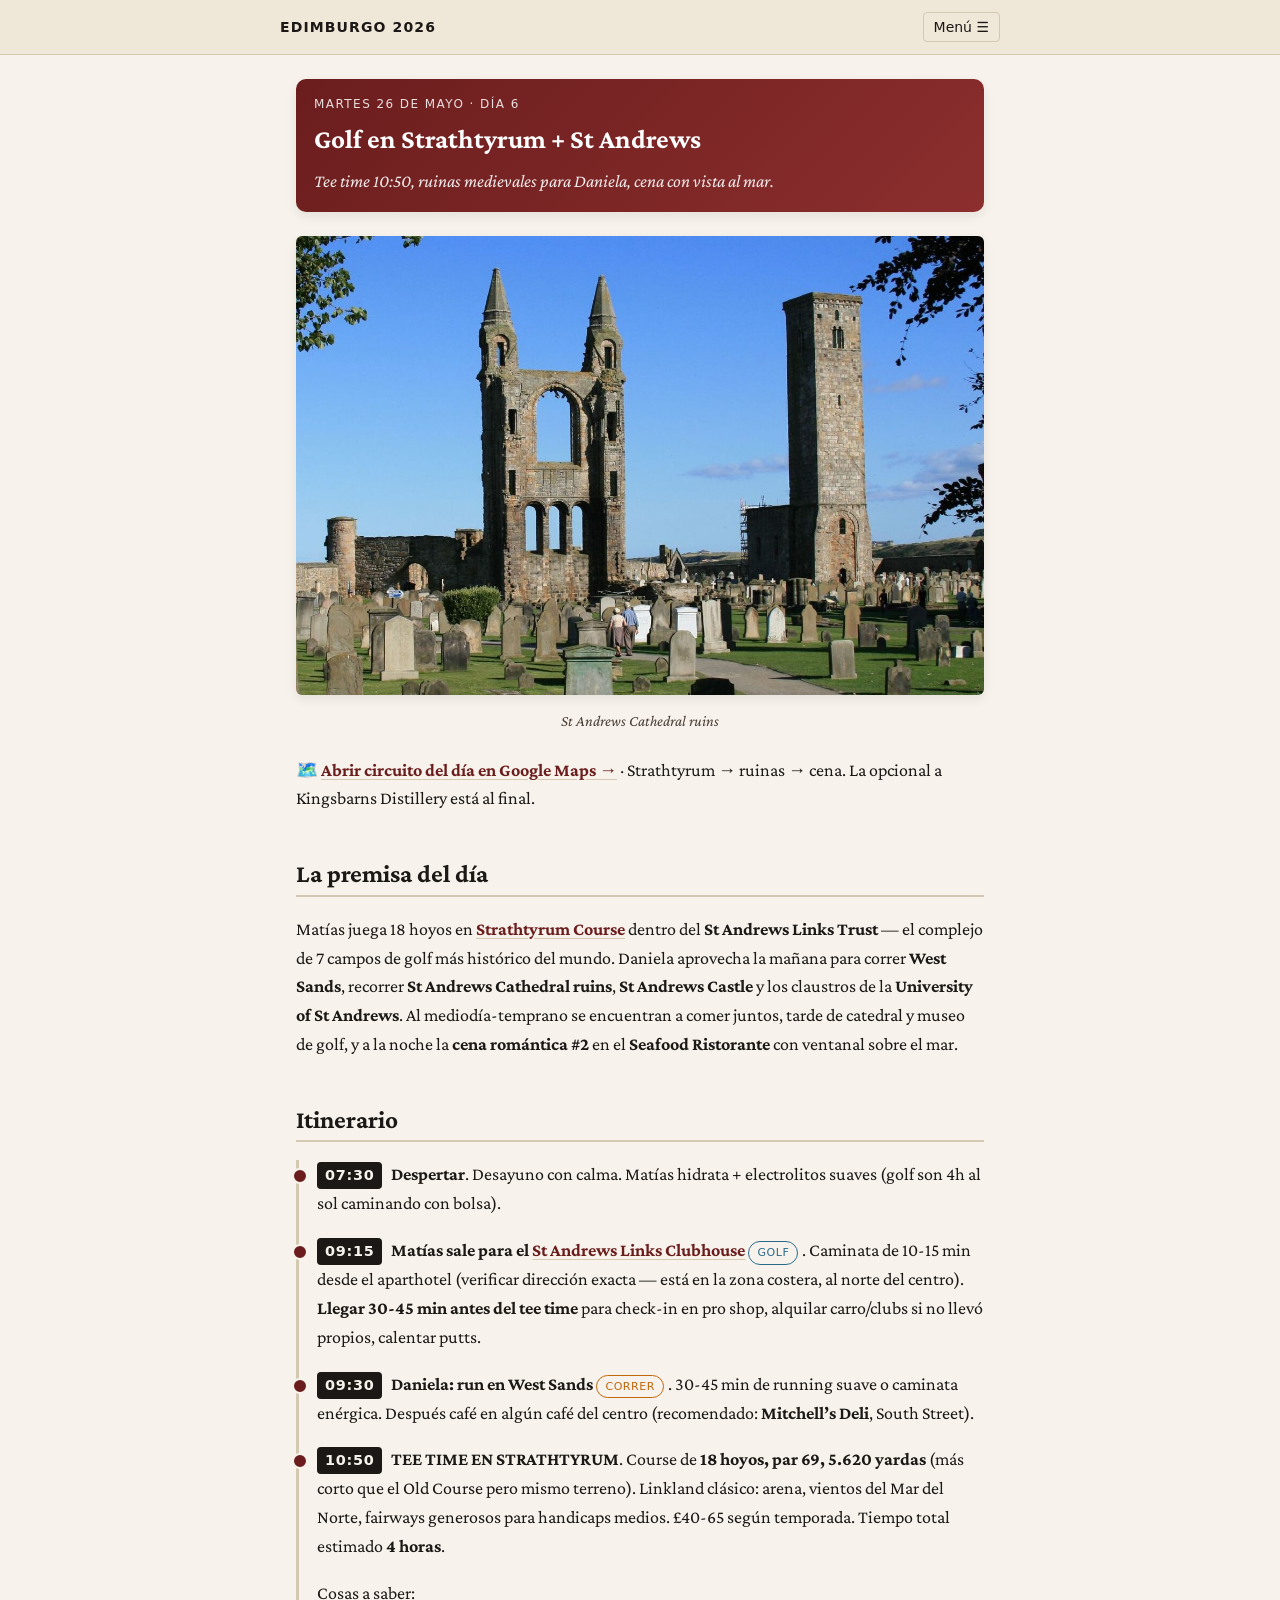
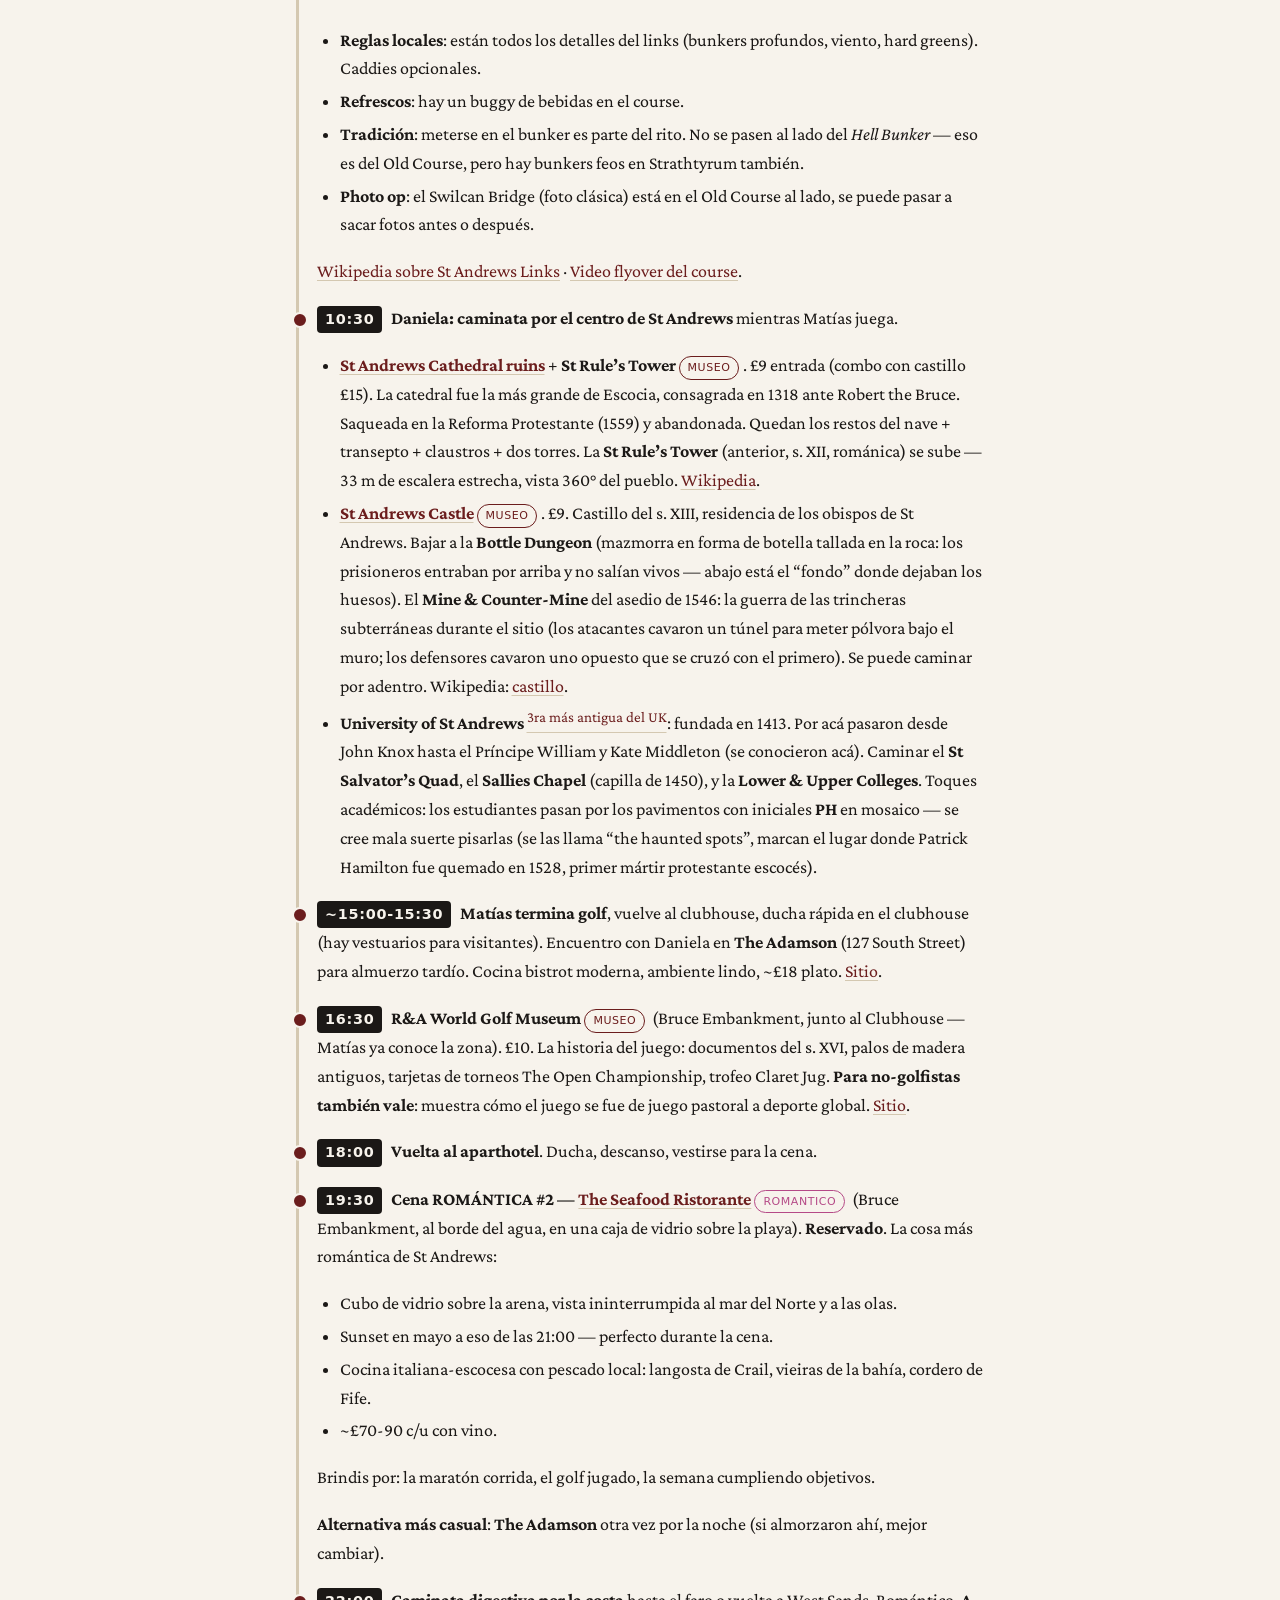
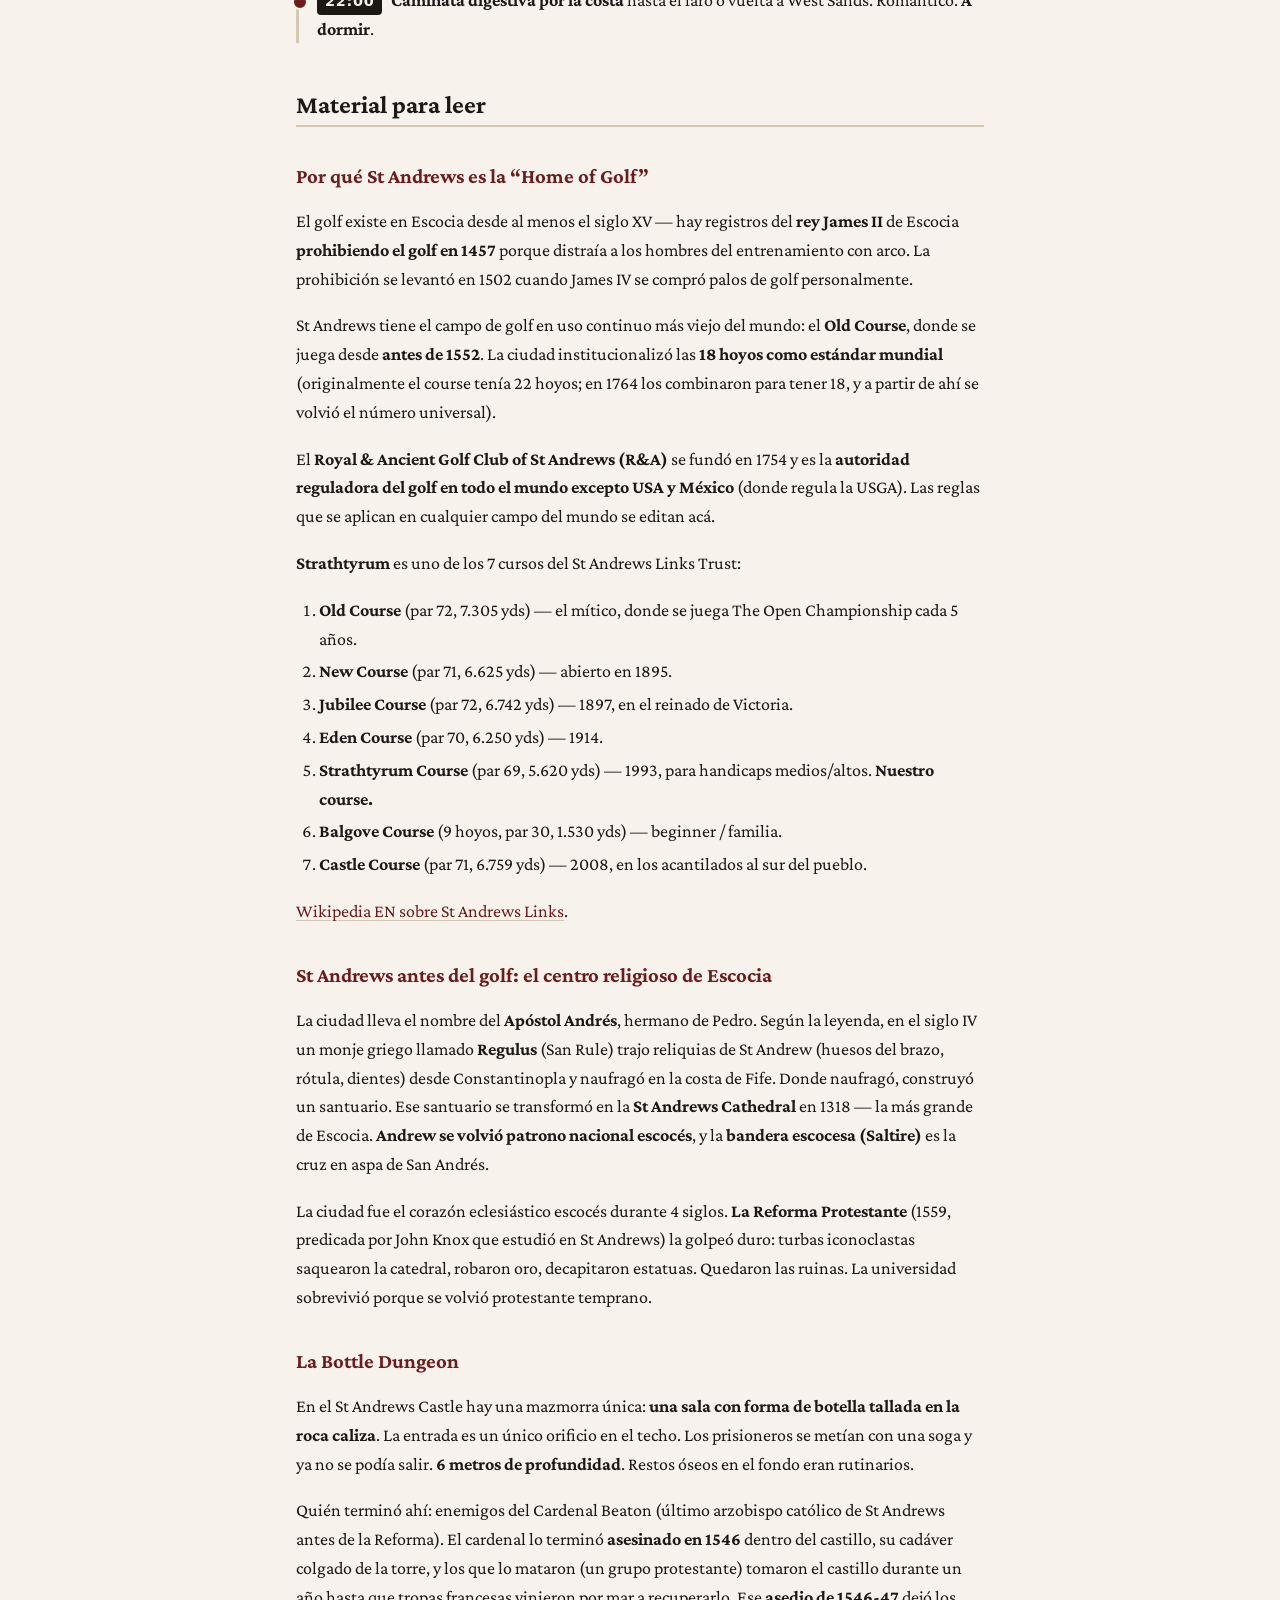
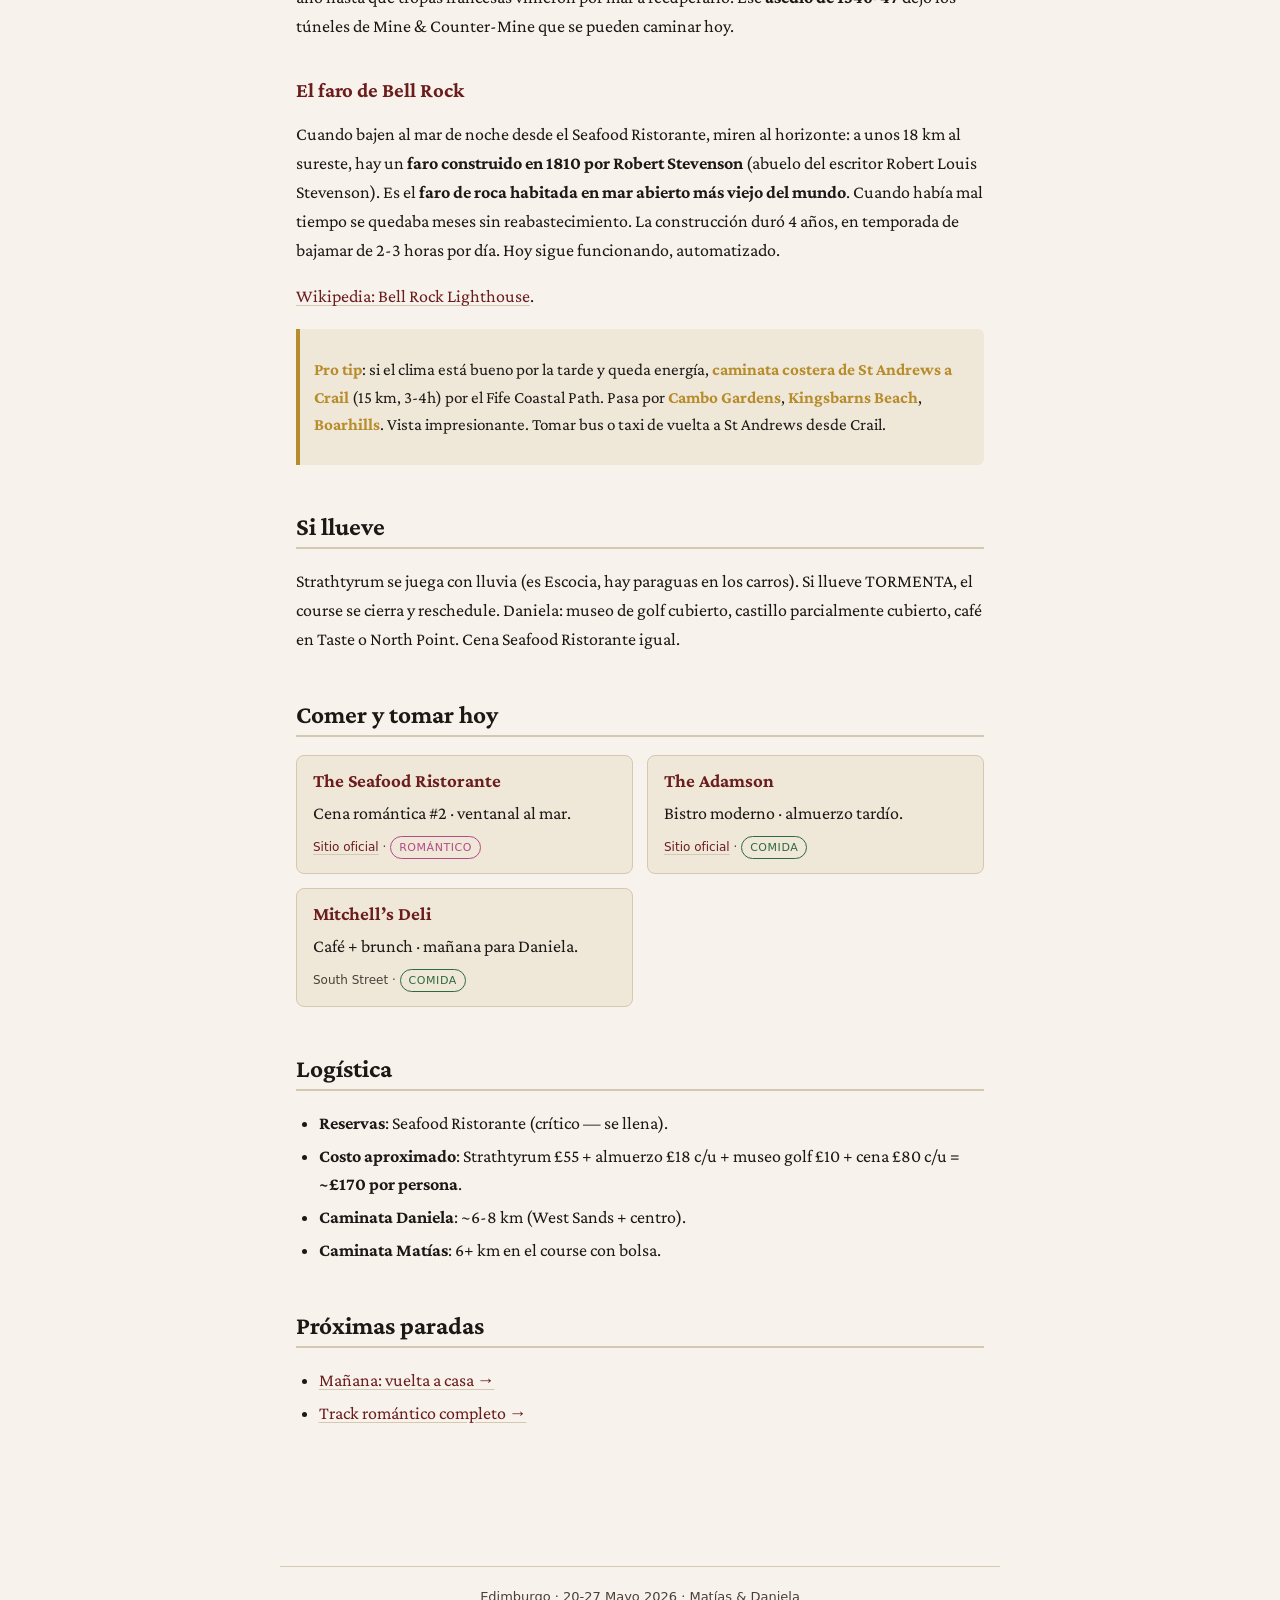
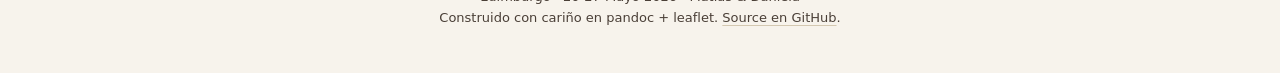
==== dia-06-martes-golf.html @ 9bea0fb7 "Edimburgo 2026 — itinerario completo Site mobile-first + ePub para el viaje a Edimburgo y St Andrews" ====
<!DOCTYPE html>
<html lang="es">
<head>
  <meta charset="UTF-8">
  <meta name="viewport" content="width=device-width, initial-scale=1">
  <meta name="theme-color" content="#6b1d1d">
  <title>Martes 26 — Golf en Strathtyrum + ruinas
medievales · Edimburgo 2026</title>
  <meta name="description" content="Tee time 10:50 en Strathtyrum,
catedral y castillo de St Andrews, cena romántica frente al mar.">
  <link rel="preconnect" href="https://fonts.googleapis.com">
  <link rel="preconnect" href="https://fonts.gstatic.com" crossorigin>
  <link href="https://fonts.googleapis.com/css2?family=Crimson+Pro:ital,wght@0,400;0,600;0,700;1,400&display=swap" rel="stylesheet">
  <link rel="stylesheet" href="assets/css/style.css">
  </head>
<body>
<header class="site">
  <div class="wrap">
    <a class="brand" href="index.html">Edimburgo 2026</a>
    <nav class="site">
      <button id="menu-btn" aria-label="Menú" aria-expanded="false">Menú ☰</button>
      <div class="menu" id="menu">
        <div class="group">Días</div>
        <a href="dia-01-jueves-llegada.html">Jue 21 · Llegada</a>
        <a href="dia-02-viernes-old-town.html">Vie 22 · Old Town</a>
        <a href="dia-03-sabado-britannia.html">Sáb 23 · Britannia</a>
        <a href="dia-04-domingo-maraton.html">Dom 24 · Maratón</a>
        <a href="dia-05-lunes-rosslyn-st-andrews.html">Lun 25 · Rosslyn → St Andrews</a>
        <a href="dia-06-martes-golf.html">Mar 26 · Golf</a>
        <a href="dia-07-miercoles-vuelta.html">Mié 27 · Vuelta</a>
        <div class="group">Tracks</div>
        <a href="track-esoterico.html">Esotérico</a>
        <a href="track-ciencia-ia.html">Ciencia &amp; IA</a>
        <a href="track-pubs-whisky.html">Pubs &amp; Whisky</a>
        <a href="track-correr.html">Para Daniela (correr)</a>
        <a href="track-ortodoncia.html">Para Daniela (ortodoncia)</a>
        <a href="track-romantico.html">Romántico</a>
        <div class="group">Recursos</div>
        <a href="ebook/edimburgo-2026.epub" download>📘 Descargar ePub</a>
        <a href="index.html#mapa">🗺️ Mapa general</a>
      </div>
    </nav>
  </div>
</header>
<main>
<div class="day-banner">
<div class="date">
Martes 26 de mayo · Día 6
</div>
<div class="title">
Golf en Strathtyrum + St Andrews
</div>
<div class="sub">
Tee time 10:50, ruinas medievales para Daniela, cena con vista al mar.
</div>
</div>
<figure>
<img src="assets/img/st-andrews-cathedral.jpg"
title="Ruinas de St Andrews Cathedral"
alt="St Andrews Cathedral ruins" />
<figcaption aria-hidden="true">St Andrews Cathedral ruins</figcaption>
</figure>
<p>🗺️ <strong><a
href="https://www.google.com/maps/dir/?api=1&amp;origin=56.3457,-2.8232&amp;destination=56.2986,-2.6614&amp;travelmode=walking&amp;waypoints=56.349,-2.809%7C56.3437,-2.8047%7C56.3415,-2.8035%7C56.3413,-2.7919%7C56.3401,-2.7889">Abrir
circuito del día en Google Maps →</a></strong> · Strathtyrum → ruinas →
cena. La opcional a Kingsbarns Distillery está al final.</p>
<h2 id="la-premisa-del-día">La premisa del día</h2>
<p>Matías juega 18 hoyos en <strong><a
href="https://www.standrews.com/play/courses/strathtyrum-course">Strathtyrum
Course</a></strong> dentro del <strong>St Andrews Links Trust</strong> —
el complejo de 7 campos de golf más histórico del mundo. Daniela
aprovecha la mañana para correr <strong>West Sands</strong>, recorrer
<strong>St Andrews Cathedral ruins</strong>, <strong>St Andrews
Castle</strong> y los claustros de la <strong>University of St
Andrews</strong>. Al mediodía-temprano se encuentran a comer juntos,
tarde de catedral y museo de golf, y a la noche la <strong>cena
romántica #2</strong> en el <strong>Seafood Ristorante</strong> con
ventanal sobre el mar.</p>
<h2 id="itinerario">Itinerario</h2>
<div class="timeline">
<div class="timeline-event">
<p><span class="when">07:30</span> <strong>Despertar</strong>. Desayuno
con calma. Matías hidrata + electrolitos suaves (golf son 4h al sol
caminando con bolsa).</p>
</div>
<div class="timeline-event">
<p><span class="when">09:15</span> <strong>Matías sale para el <a
href="https://www.standrews.com/">St Andrews Links
Clubhouse</a></strong> <span class="tag golf">golf</span>. Caminata de
10-15 min desde el aparthotel (verificar dirección exacta — está en la
zona costera, al norte del centro). <strong>Llegar 30-45 min antes del
tee time</strong> para check-in en pro shop, alquilar carro/clubs si no
llevó propios, calentar putts.</p>
</div>
<div class="timeline-event">
<p><span class="when">09:30</span> <strong>Daniela: run en West
Sands</strong> <span class="tag correr">correr</span>. 30-45 min de
running suave o caminata enérgica. Después café en algún café del centro
(recomendado: <strong>Mitchell’s Deli</strong>, South Street).</p>
</div>
<div class="timeline-event">
<p><span class="when">10:50</span> <strong>TEE TIME EN
STRATHTYRUM</strong>. Course de <strong>18 hoyos, par 69, 5.620
yardas</strong> (más corto que el Old Course pero mismo terreno).
Linkland clásico: arena, vientos del Mar del Norte, fairways generosos
para handicaps medios. £40-65 según temporada. Tiempo total estimado
<strong>4 horas</strong>.</p>
<p>Cosas a saber:</p>
<ul>
<li><strong>Reglas locales</strong>: están todos los detalles del links
(bunkers profundos, viento, hard greens). Caddies opcionales.</li>
<li><strong>Refrescos</strong>: hay un buggy de bebidas en el
course.</li>
<li><strong>Tradición</strong>: meterse en el bunker es parte del rito.
No se pasen al lado del <em>Hell Bunker</em> — eso es del Old Course,
pero hay bunkers feos en Strathtyrum también.</li>
<li><strong>Photo op</strong>: el Swilcan Bridge (foto clásica) está en
el Old Course al lado, se puede pasar a sacar fotos antes o
después.</li>
</ul>
<p><a href="https://en.wikipedia.org/wiki/St_Andrews_Links">Wikipedia
sobre St Andrews Links</a> · <a
href="https://www.youtube.com/results?search_query=st+andrews+strathtyrum+course+flyover">Video
flyover del course</a>.</p>
</div>
<div class="timeline-event">
<p><span class="when">10:30</span> <strong>Daniela: caminata por el
centro de St Andrews</strong> mientras Matías juega.</p>
<ul>
<li><strong><a
href="https://www.historicenvironment.scot/visit-a-place/places/st-andrews-cathedral/">St
Andrews Cathedral ruins</a></strong> + <strong>St Rule’s Tower</strong>
<span class="tag museo">museo</span>. £9 entrada (combo con castillo
£15). La catedral fue la más grande de Escocia, consagrada en 1318 ante
Robert the Bruce. Saqueada en la Reforma Protestante (1559) y
abandonada. Quedan los restos del nave + transepto + claustros + dos
torres. La <strong>St Rule’s Tower</strong> (anterior, s. XII, románica)
se sube — 33 m de escalera estrecha, vista 360° del pueblo. <a
href="https://es.wikipedia.org/wiki/Catedral_de_San_Andr%C3%A9s">Wikipedia</a>.</li>
<li><strong><a
href="https://www.historicenvironment.scot/visit-a-place/places/st-andrews-castle/">St
Andrews Castle</a></strong> <span class="tag museo">museo</span>. £9.
Castillo del s. XIII, residencia de los obispos de St Andrews. Bajar a
la <strong>Bottle Dungeon</strong> (mazmorra en forma de botella tallada
en la roca: los prisioneros entraban por arriba y no salían vivos —
abajo está el “fondo” donde dejaban los huesos). El <strong>Mine &amp;
Counter-Mine</strong> del asedio de 1546: la guerra de las trincheras
subterráneas durante el sitio (los atacantes cavaron un túnel para meter
pólvora bajo el muro; los defensores cavaron uno opuesto que se cruzó
con el primero). Se puede caminar por adentro. Wikipedia: <a
href="https://es.wikipedia.org/wiki/Castillo_de_San_Andr%C3%A9s">castillo</a>.</li>
<li><strong>University of St Andrews</strong> <a
href="https://es.wikipedia.org/wiki/Universidad_de_San_Andr%C3%A9s_(Escocia)"><sup>3ra
más antigua del UK</sup></a>: fundada en 1413. Por acá pasaron desde
John Knox hasta el Príncipe William y Kate Middleton (se conocieron
acá). Caminar el <strong>St Salvator’s Quad</strong>, el <strong>Sallies
Chapel</strong> (capilla de 1450), y la <strong>Lower &amp; Upper
Colleges</strong>. Toques académicos: los estudiantes pasan por los
pavimentos con iniciales <strong>PH</strong> en mosaico — se cree mala
suerte pisarlas (se las llama “the haunted spots”, marcan el lugar donde
Patrick Hamilton fue quemado en 1528, primer mártir protestante
escocés).</li>
</ul>
</div>
<div class="timeline-event">
<p><span class="when">~15:00-15:30</span> <strong>Matías termina
golf</strong>, vuelve al clubhouse, ducha rápida en el clubhouse (hay
vestuarios para visitantes). Encuentro con Daniela en <strong>The
Adamson</strong> (127 South Street) para almuerzo tardío. Cocina bistrot
moderna, ambiente lindo, ~£18 plato. <a
href="https://theadamson.com/">Sitio</a>.</p>
</div>
<div class="timeline-event">
<p><span class="when">16:30</span> <strong>R&amp;A World Golf
Museum</strong> <span class="tag museo">museo</span> (Bruce Embankment,
junto al Clubhouse — Matías ya conoce la zona). £10. La historia del
juego: documentos del s. XVI, palos de madera antiguos, tarjetas de
torneos The Open Championship, trofeo Claret Jug. <strong>Para
no-golfistas también vale</strong>: muestra cómo el juego se fue de
juego pastoral a deporte global. <a
href="https://www.randa.org/heritage/world-golf-museum">Sitio</a>.</p>
</div>
<div class="timeline-event">
<p><span class="when">18:00</span> <strong>Vuelta al
aparthotel</strong>. Ducha, descanso, vestirse para la cena.</p>
</div>
<div class="timeline-event">
<p><span class="when">19:30</span> <strong>Cena ROMÁNTICA #2 — <a
href="https://www.theseafoodristorante.com/">The Seafood
Ristorante</a></strong> <span class="tag romantico">romantico</span>
(Bruce Embankment, al borde del agua, en una caja de vidrio sobre la
playa). <strong>Reservado</strong>. La cosa más romántica de St
Andrews:</p>
<ul>
<li>Cubo de vidrio sobre la arena, vista ininterrumpida al mar del Norte
y a las olas.</li>
<li>Sunset en mayo a eso de las 21:00 — perfecto durante la cena.</li>
<li>Cocina italiana-escocesa con pescado local: langosta de Crail,
vieiras de la bahía, cordero de Fife.</li>
<li>~£70-90 c/u con vino.</li>
</ul>
<p>Brindis por: la maratón corrida, el golf jugado, la semana cumpliendo
objetivos.</p>
<p><strong>Alternativa más casual</strong>: <strong>The Adamson</strong>
otra vez por la noche (si almorzaron ahí, mejor cambiar).</p>
</div>
<div class="timeline-event">
<p><span class="when">22:00</span> <strong>Caminata digestiva por la
costa</strong> hasta el faro o vuelta a West Sands. Romántico. <strong>A
dormir</strong>.</p>
</div>
</div>
<h2 id="material-para-leer">Material para leer</h2>
<h3 id="por-qué-st-andrews-es-la-home-of-golf">Por qué St Andrews es la
“Home of Golf”</h3>
<p>El golf existe en Escocia desde al menos el siglo XV — hay registros
del <strong>rey James II</strong> de Escocia <strong>prohibiendo el golf
en 1457</strong> porque distraía a los hombres del entrenamiento con
arco. La prohibición se levantó en 1502 cuando James IV se compró palos
de golf personalmente.</p>
<p>St Andrews tiene el campo de golf en uso continuo más viejo del
mundo: el <strong>Old Course</strong>, donde se juega desde
<strong>antes de 1552</strong>. La ciudad institucionalizó las
<strong>18 hoyos como estándar mundial</strong> (originalmente el course
tenía 22 hoyos; en 1764 los combinaron para tener 18, y a partir de ahí
se volvió el número universal).</p>
<p>El <strong>Royal &amp; Ancient Golf Club of St Andrews
(R&amp;A)</strong> se fundó en 1754 y es la <strong>autoridad reguladora
del golf en todo el mundo excepto USA y México</strong> (donde regula la
USGA). Las reglas que se aplican en cualquier campo del mundo se editan
acá.</p>
<p><strong>Strathtyrum</strong> es uno de los 7 cursos del St Andrews
Links Trust:</p>
<ol type="1">
<li><strong>Old Course</strong> (par 72, 7.305 yds) — el mítico, donde
se juega The Open Championship cada 5 años.</li>
<li><strong>New Course</strong> (par 71, 6.625 yds) — abierto en
1895.</li>
<li><strong>Jubilee Course</strong> (par 72, 6.742 yds) — 1897, en el
reinado de Victoria.</li>
<li><strong>Eden Course</strong> (par 70, 6.250 yds) — 1914.</li>
<li><strong>Strathtyrum Course</strong> (par 69, 5.620 yds) — 1993, para
handicaps medios/altos. <strong>Nuestro course.</strong></li>
<li><strong>Balgove Course</strong> (9 hoyos, par 30, 1.530 yds) —
beginner / familia.</li>
<li><strong>Castle Course</strong> (par 71, 6.759 yds) — 2008, en los
acantilados al sur del pueblo.</li>
</ol>
<p><a href="https://en.wikipedia.org/wiki/St_Andrews_Links">Wikipedia EN
sobre St Andrews Links</a>.</p>
<h3 id="st-andrews-antes-del-golf-el-centro-religioso-de-escocia">St
Andrews antes del golf: el centro religioso de Escocia</h3>
<p>La ciudad lleva el nombre del <strong>Apóstol Andrés</strong>,
hermano de Pedro. Según la leyenda, en el siglo IV un monje griego
llamado <strong>Regulus</strong> (San Rule) trajo reliquias de St Andrew
(huesos del brazo, rótula, dientes) desde Constantinopla y naufragó en
la costa de Fife. Donde naufragó, construyó un santuario. Ese santuario
se transformó en la <strong>St Andrews Cathedral</strong> en 1318 — la
más grande de Escocia. <strong>Andrew se volvió patrono nacional
escocés</strong>, y la <strong>bandera escocesa (Saltire)</strong> es la
cruz en aspa de San Andrés.</p>
<p>La ciudad fue el corazón eclesiástico escocés durante 4 siglos.
<strong>La Reforma Protestante</strong> (1559, predicada por John Knox
que estudió en St Andrews) la golpeó duro: turbas iconoclastas saquearon
la catedral, robaron oro, decapitaron estatuas. Quedaron las ruinas. La
universidad sobrevivió porque se volvió protestante temprano.</p>
<h3 id="la-bottle-dungeon">La Bottle Dungeon</h3>
<p>En el St Andrews Castle hay una mazmorra única: <strong>una sala con
forma de botella tallada en la roca caliza</strong>. La entrada es un
único orificio en el techo. Los prisioneros se metían con una soga y ya
no se podía salir. <strong>6 metros de profundidad</strong>. Restos
óseos en el fondo eran rutinarios.</p>
<p>Quién terminó ahí: enemigos del Cardenal Beaton (último arzobispo
católico de St Andrews antes de la Reforma). El cardenal lo terminó
<strong>asesinado en 1546</strong> dentro del castillo, su cadáver
colgado de la torre, y los que lo mataron (un grupo protestante) tomaron
el castillo durante un año hasta que tropas francesas vinieron por mar a
recuperarlo. Ese <strong>asedio de 1546-47</strong> dejó los túneles de
Mine &amp; Counter-Mine que se pueden caminar hoy.</p>
<h3 id="el-faro-de-bell-rock">El faro de Bell Rock</h3>
<p>Cuando bajen al mar de noche desde el Seafood Ristorante, miren al
horizonte: a unos 18 km al sureste, hay un <strong>faro construido en
1810 por Robert Stevenson</strong> (abuelo del escritor Robert Louis
Stevenson). Es el <strong>faro de roca habitada en mar abierto más viejo
del mundo</strong>. Cuando había mal tiempo se quedaba meses sin
reabastecimiento. La construcción duró 4 años, en temporada de bajamar
de 2-3 horas por día. Hoy sigue funcionando, automatizado.</p>
<p><a
href="https://en.wikipedia.org/wiki/Bell_Rock_Lighthouse">Wikipedia:
Bell Rock Lighthouse</a>.</p>
<div class="tip">
<p><strong>Pro tip</strong>: si el clima está bueno por la tarde y queda
energía, <strong>caminata costera de St Andrews a Crail</strong> (15 km,
3-4h) por el Fife Coastal Path. Pasa por <strong>Cambo Gardens</strong>,
<strong>Kingsbarns Beach</strong>, <strong>Boarhills</strong>. Vista
impresionante. Tomar bus o taxi de vuelta a St Andrews desde Crail.</p>
</div>
<h2 id="si-llueve">Si llueve</h2>
<p>Strathtyrum se juega con lluvia (es Escocia, hay paraguas en los
carros). Si llueve TORMENTA, el course se cierra y reschedule. Daniela:
museo de golf cubierto, castillo parcialmente cubierto, café en Taste o
North Point. Cena Seafood Ristorante igual.</p>
<h2 id="comer-y-tomar-hoy">Comer y tomar hoy</h2>
<div class="cards">
<section id="the-seafood-ristorante" class="card">
<h3>The Seafood Ristorante</h3>
Cena romántica #2 · ventanal al mar.
<div class="meta">
<a href="https://www.theseafoodristorante.com/">Sitio oficial</a> ·
<span class="tag romantico">romántico</span>
</div>
</section>
<section id="the-adamson" class="card">
<h3>The Adamson</h3>
Bistro moderno · almuerzo tardío.
<div class="meta">
<a href="https://theadamson.com/">Sitio oficial</a> · <span
class="tag comida">comida</span>
</div>
</section>
<section id="mitchells-deli" class="card">
<h3>Mitchell’s Deli</h3>
Café + brunch · mañana para Daniela.
<div class="meta">
South Street · <span class="tag comida">comida</span>
</div>
</section>
</div>
<h2 id="logística">Logística</h2>
<ul>
<li><strong>Reservas</strong>: Seafood Ristorante (crítico — se
llena).</li>
<li><strong>Costo aproximado</strong>: Strathtyrum £55 + almuerzo £18
c/u + museo golf £10 + cena £80 c/u = <strong>~£170 por
persona</strong>.</li>
<li><strong>Caminata Daniela</strong>: ~6-8 km (West Sands +
centro).</li>
<li><strong>Caminata Matías</strong>: 6+ km en el course con bolsa.</li>
</ul>
<h2 id="próximas-paradas">Próximas paradas</h2>
<ul>
<li><a href="dia-07-miercoles-vuelta.html">Mañana: vuelta a casa
→</a></li>
<li><a href="track-romantico.html">Track romántico completo →</a></li>
</ul>
</main>
<footer class="site">
  Edimburgo · 20-27 Mayo 2026 · Matías &amp; Daniela<br>
  Construido con cariño en pandoc + leaflet. <a href="https://github.com/mpodeley/edimburgo-2026">Source en GitHub</a>.
</footer>
<script>
  document.getElementById('menu-btn').addEventListener('click', function() {
    var menu = document.getElementById('menu');
    var open = menu.classList.toggle('open');
    this.setAttribute('aria-expanded', open);
  });
</script>
</body>
</html>
---- assets/css/style.css ----
/* Edimburgo 2026 — mobile-first */

:root {
  --bg: #f7f3ec;
  --bg-soft: #efe7d8;
  --ink: #1b1816;
  --ink-soft: #4a3f37;
  --accent: #6b1d1d;
  --accent-soft: #8c2e2e;
  --gold: #b78c2a;
  --thistle: #5f4373;
  --rule: #d4c8b1;
  --shadow: 0 4px 12px rgba(0,0,0,.08);
  --maxw: 720px;
  --serif: "Crimson Pro", "Iowan Old Style", "Palatino", Georgia, serif;
  --sans: -apple-system, "Segoe UI", system-ui, sans-serif;
}

@media (prefers-color-scheme: dark) {
  :root {
    --bg: #14110f;
    --bg-soft: #1f1a16;
    --ink: #f1ead9;
    --ink-soft: #c9bda5;
    --accent: #e07a7a;
    --accent-soft: #f0a0a0;
    --gold: #d9b25a;
    --thistle: #b48ad3;
    --rule: #3a342d;
    --shadow: 0 4px 12px rgba(0,0,0,.4);
  }
}

* { box-sizing: border-box; }

html { -webkit-text-size-adjust: 100%; }

body {
  margin: 0;
  font-family: var(--serif);
  font-size: 18px;
  line-height: 1.6;
  color: var(--ink);
  background: var(--bg);
  -webkit-font-smoothing: antialiased;
}

a {
  color: var(--accent);
  text-decoration: underline;
  text-decoration-color: var(--rule);
  text-underline-offset: 3px;
}
a:hover { text-decoration-color: var(--accent); }

header.site {
  background: var(--bg-soft);
  border-bottom: 1px solid var(--rule);
  padding: 12px 16px;
  position: sticky;
  top: 0;
  z-index: 10;
  backdrop-filter: blur(8px);
}

header.site .wrap {
  max-width: var(--maxw);
  margin: 0 auto;
  display: flex;
  align-items: center;
  justify-content: space-between;
  gap: 12px;
}

header.site a.brand {
  font-family: var(--sans);
  font-weight: 700;
  font-size: 14px;
  letter-spacing: 0.08em;
  text-transform: uppercase;
  text-decoration: none;
  color: var(--ink);
}

nav.site button {
  background: none;
  border: 1px solid var(--rule);
  border-radius: 4px;
  padding: 6px 10px;
  font-family: var(--sans);
  font-size: 14px;
  color: var(--ink);
  cursor: pointer;
}

nav.site .menu {
  display: none;
  position: absolute;
  top: 100%;
  right: 16px;
  background: var(--bg-soft);
  border: 1px solid var(--rule);
  border-radius: 6px;
  box-shadow: var(--shadow);
  padding: 10px;
  margin-top: 6px;
  font-family: var(--sans);
  font-size: 14px;
  min-width: 240px;
}
nav.site .menu.open { display: block; }
nav.site .menu a {
  display: block;
  padding: 6px 8px;
  text-decoration: none;
  border-radius: 4px;
  color: var(--ink);
}
nav.site .menu a:hover { background: var(--bg); color: var(--accent); }
nav.site .menu .group { font-size: 11px; text-transform: uppercase; letter-spacing: 0.08em; color: var(--ink-soft); padding: 8px 8px 4px; }

main {
  max-width: var(--maxw);
  margin: 0 auto;
  padding: 24px 16px 80px;
}

h1, h2, h3 {
  font-family: var(--serif);
  line-height: 1.2;
  color: var(--ink);
  margin: 1.8em 0 0.6em;
}

h1 {
  font-size: clamp(1.8em, 5vw, 2.6em);
  margin-top: 0.6em;
  font-weight: 700;
  letter-spacing: -0.01em;
}

h1 .pretitle {
  display: block;
  font-family: var(--sans);
  font-size: 0.45em;
  text-transform: uppercase;
  letter-spacing: 0.15em;
  color: var(--accent);
  margin-bottom: 8px;
}

h2 {
  font-size: 1.4em;
  border-bottom: 2px solid var(--rule);
  padding-bottom: 6px;
}

h3 { font-size: 1.15em; color: var(--accent); }

p, li { font-size: 1em; }

blockquote {
  margin: 1em 0;
  padding: 12px 16px;
  background: var(--bg-soft);
  border-left: 4px solid var(--gold);
  font-style: italic;
  border-radius: 0 6px 6px 0;
}

ul, ol { padding-left: 1.25em; }
li { margin-bottom: 4px; }

img { max-width: 100%; height: auto; border-radius: 6px; box-shadow: var(--shadow); }

figure { margin: 1.2em 0; }
figcaption { font-size: 0.85em; color: var(--ink-soft); font-style: italic; margin-top: 6px; text-align: center; }

code, pre {
  font-family: ui-monospace, "SF Mono", Menlo, Consolas, monospace;
  font-size: 0.9em;
  background: var(--bg-soft);
  border-radius: 4px;
}
code { padding: 1px 5px; }
pre { padding: 12px; overflow-x: auto; }

hr { border: none; border-top: 1px solid var(--rule); margin: 2em 0; }

table { width: 100%; border-collapse: collapse; margin: 1em 0; font-size: 0.95em; }
th, td { padding: 8px 10px; text-align: left; border-bottom: 1px solid var(--rule); }
th { font-family: var(--sans); font-size: 0.85em; text-transform: uppercase; letter-spacing: 0.06em; color: var(--ink-soft); }

/* Day badge banner at top of each day page */
.day-banner {
  background: linear-gradient(135deg, var(--accent), var(--accent-soft));
  color: #fff;
  padding: 16px 18px;
  border-radius: 10px;
  margin-bottom: 24px;
  box-shadow: var(--shadow);
}
.day-banner .date {
  font-family: var(--sans);
  font-size: 12px;
  letter-spacing: 0.12em;
  text-transform: uppercase;
  opacity: 0.85;
}
.day-banner .title {
  font-size: 1.5em;
  font-weight: 700;
  margin-top: 4px;
}
.day-banner .sub {
  font-style: italic;
  opacity: 0.9;
  margin-top: 6px;
}

/* Timeline */
.timeline {
  border-left: 3px solid var(--rule);
  padding-left: 18px;
  margin: 1em 0;
}
.timeline-event {
  margin-bottom: 18px;
  position: relative;
}
.timeline-event::before {
  content: "";
  position: absolute;
  left: -25px;
  top: 8px;
  width: 12px;
  height: 12px;
  background: var(--accent);
  border-radius: 50%;
  border: 2px solid var(--bg);
}
.timeline-event .when {
  display: inline-block;
  font-family: var(--sans);
  font-size: 0.8em;
  font-weight: 700;
  letter-spacing: 0.05em;
  background: var(--ink);
  color: var(--bg);
  padding: 2px 8px;
  border-radius: 4px;
  margin-right: 6px;
}

/* Tag pills */
.tag {
  display: inline-block;
  font-family: var(--sans);
  font-size: 11px;
  text-transform: uppercase;
  letter-spacing: 0.05em;
  padding: 2px 8px;
  border-radius: 999px;
  margin-right: 4px;
  border: 1px solid var(--rule);
  color: var(--ink-soft);
}
.tag.esoterico { color: var(--thistle); border-color: var(--thistle); }
.tag.pub { color: var(--gold); border-color: var(--gold); }
.tag.museo, .tag.ciencia { color: var(--accent); border-color: var(--accent); }
.tag.comida { color: #2e6a3d; border-color: #2e6a3d; }
.tag.romantico { color: #b54a87; border-color: #b54a87; }
.tag.transporte { color: var(--ink-soft); border-color: var(--ink-soft); }
.tag.golf { color: #2a6b8c; border-color: #2a6b8c; }
.tag.correr { color: #c2660a; border-color: #c2660a; }

/* Cards */
.cards {
  display: grid;
  grid-template-columns: 1fr;
  gap: 14px;
  margin: 1em 0;
}
@media (min-width: 560px) { .cards { grid-template-columns: 1fr 1fr; } }

.card {
  background: var(--bg-soft);
  padding: 14px 16px;
  border-radius: 8px;
  border: 1px solid var(--rule);
}
.card h3 { margin: 0 0 6px; font-size: 1.05em; color: var(--accent); }
.card p { margin: 4px 0; font-size: 0.95em; }
.card .meta { font-family: var(--sans); font-size: 12px; color: var(--ink-soft); margin-top: 8px; }

/* Day grid on index */
.day-grid {
  display: grid;
  grid-template-columns: repeat(auto-fit, minmax(220px, 1fr));
  gap: 12px;
  margin: 1em 0;
}
.day-grid > p, .cards > p { margin: 0; display: contents; }
.day-card {
  display: block;
  text-decoration: none;
  color: var(--ink);
  background: var(--bg-soft);
  padding: 14px;
  border-radius: 8px;
  border: 1px solid var(--rule);
  transition: transform 0.15s, box-shadow 0.15s;
}
.day-card:hover { transform: translateY(-2px); box-shadow: var(--shadow); }
.day-card .date { font-family: var(--sans); font-size: 11px; text-transform: uppercase; letter-spacing: 0.08em; color: var(--accent); }
.day-card .title { font-size: 1.1em; font-weight: 700; margin: 4px 0; line-height: 1.2; }
.day-card .desc { font-size: 0.9em; color: var(--ink-soft); margin: 0; display: block; }
.day-card .date { display: block; }
.day-card .title { display: block; }

/* Map container */
.map {
  width: 100%;
  height: 360px;
  border-radius: 8px;
  margin: 1.4em 0;
  box-shadow: var(--shadow);
  background: var(--bg-soft);
}
.map.tall { height: 480px; }

/* Embedded YouTube */
.video-wrap {
  position: relative;
  padding-bottom: 56.25%;
  height: 0;
  overflow: hidden;
  margin: 1em 0;
  border-radius: 8px;
  box-shadow: var(--shadow);
}
.video-wrap iframe {
  position: absolute;
  top: 0; left: 0;
  width: 100%; height: 100%;
  border: 0;
}

/* Footer */
footer.site {
  max-width: var(--maxw);
  margin: 40px auto 24px;
  padding: 20px 16px;
  border-top: 1px solid var(--rule);
  font-family: var(--sans);
  font-size: 13px;
  color: var(--ink-soft);
  text-align: center;
}

footer.site a { color: var(--ink-soft); }

/* Banner POR CONFIRMAR */
.confirm {
  background: #fef3c7;
  color: #92400e;
  padding: 10px 14px;
  border-radius: 6px;
  font-family: var(--sans);
  font-size: 0.9em;
  border-left: 4px solid #d97706;
  margin: 1em 0;
}
@media (prefers-color-scheme: dark) {
  .confirm { background: #3a2c10; color: #fde68a; border-left-color: #d97706; }
}

/* Pro tip */
.tip {
  background: var(--bg-soft);
  border-left: 4px solid var(--gold);
  padding: 10px 14px;
  border-radius: 0 6px 6px 0;
  margin: 1em 0;
  font-size: 0.95em;
}
.tip strong { color: var(--gold); }

/* Print */
@media print {
  header.site, nav.site, footer.site, .map { display: none; }
  body { font-size: 11pt; color: #000; background: #fff; }
}
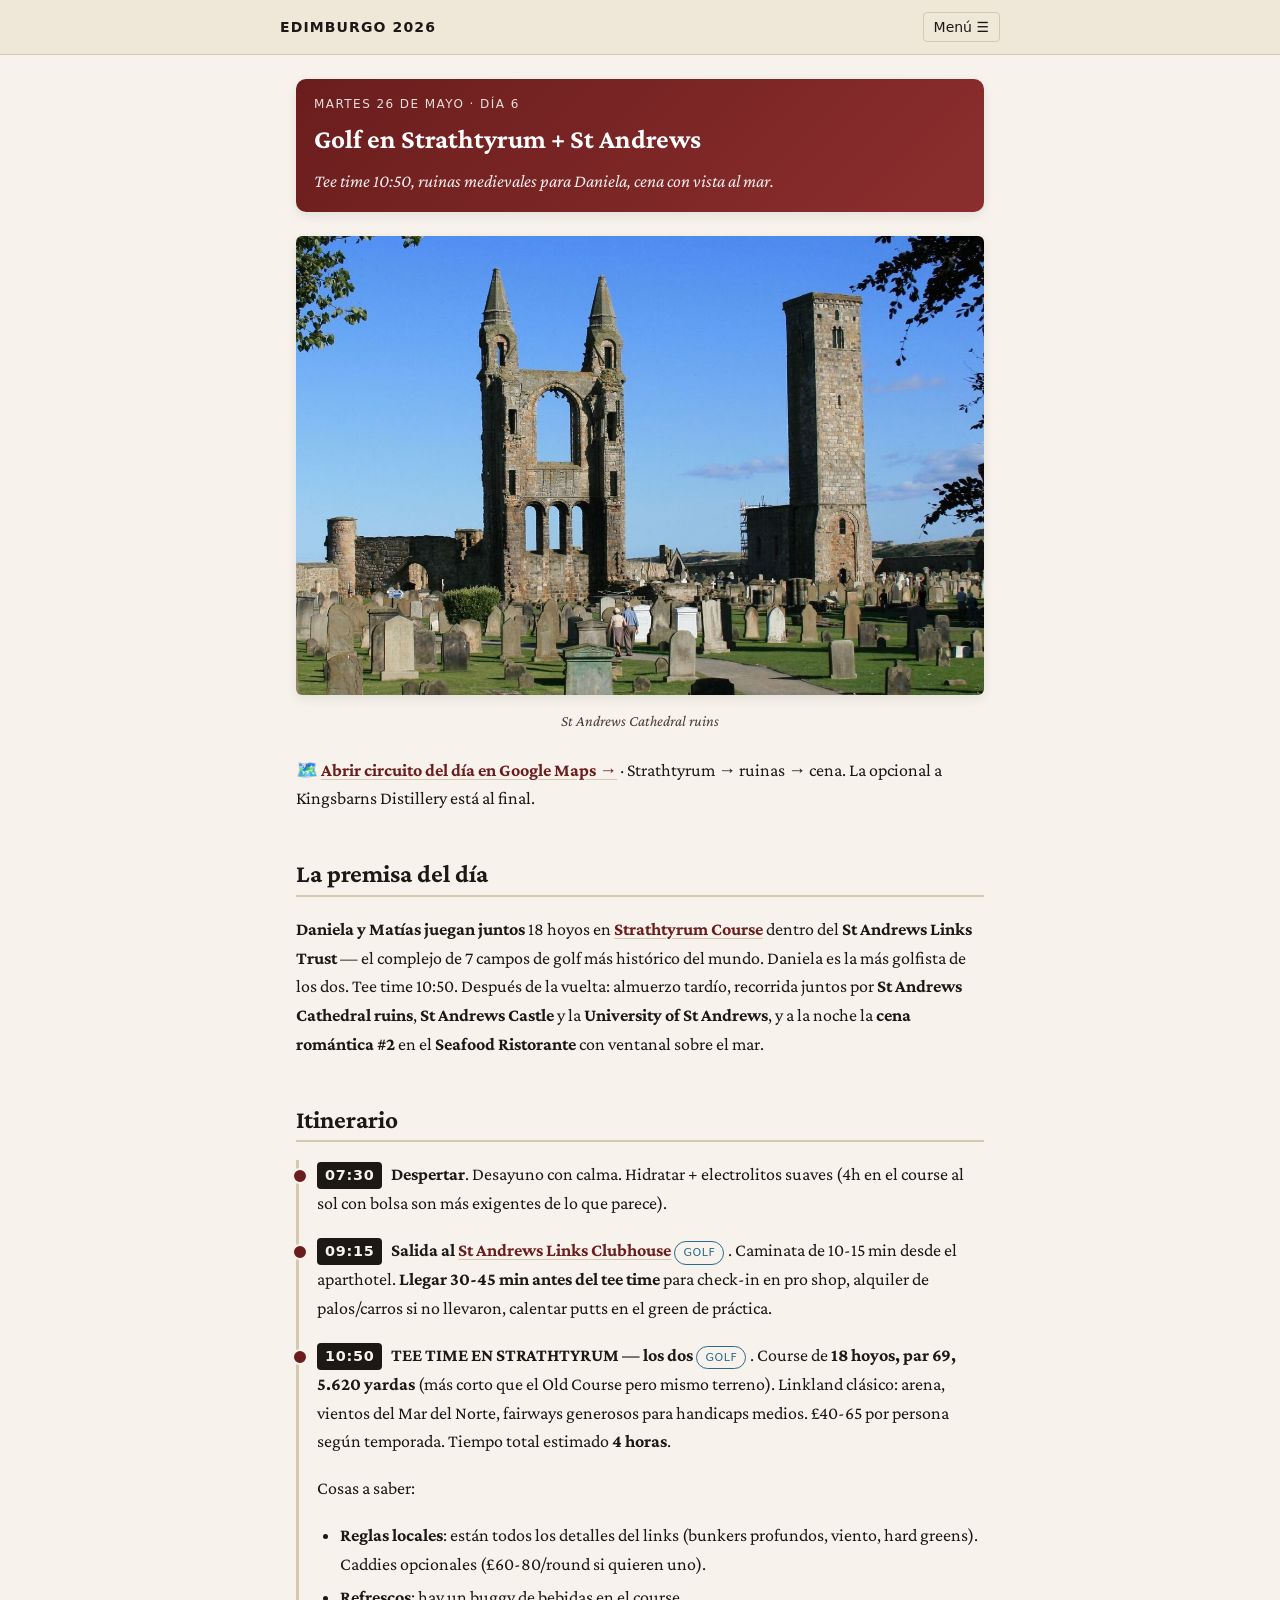
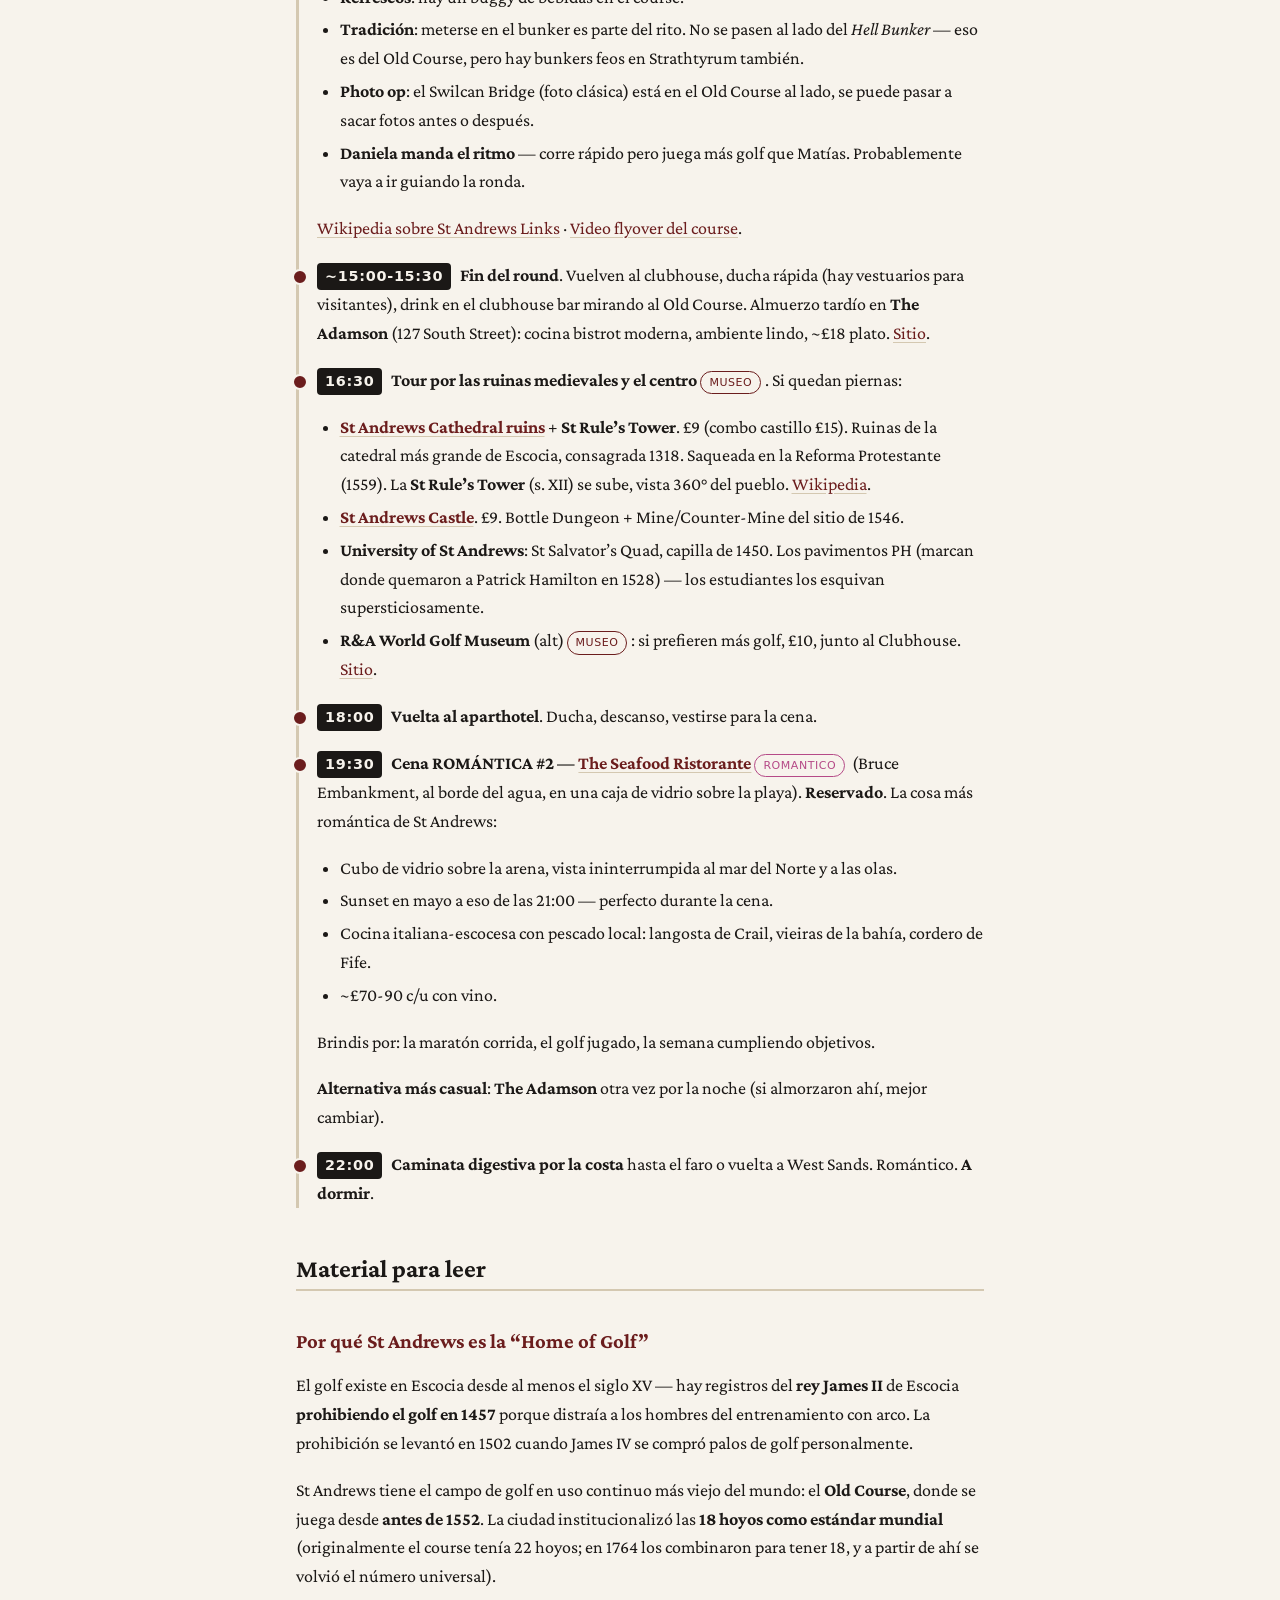
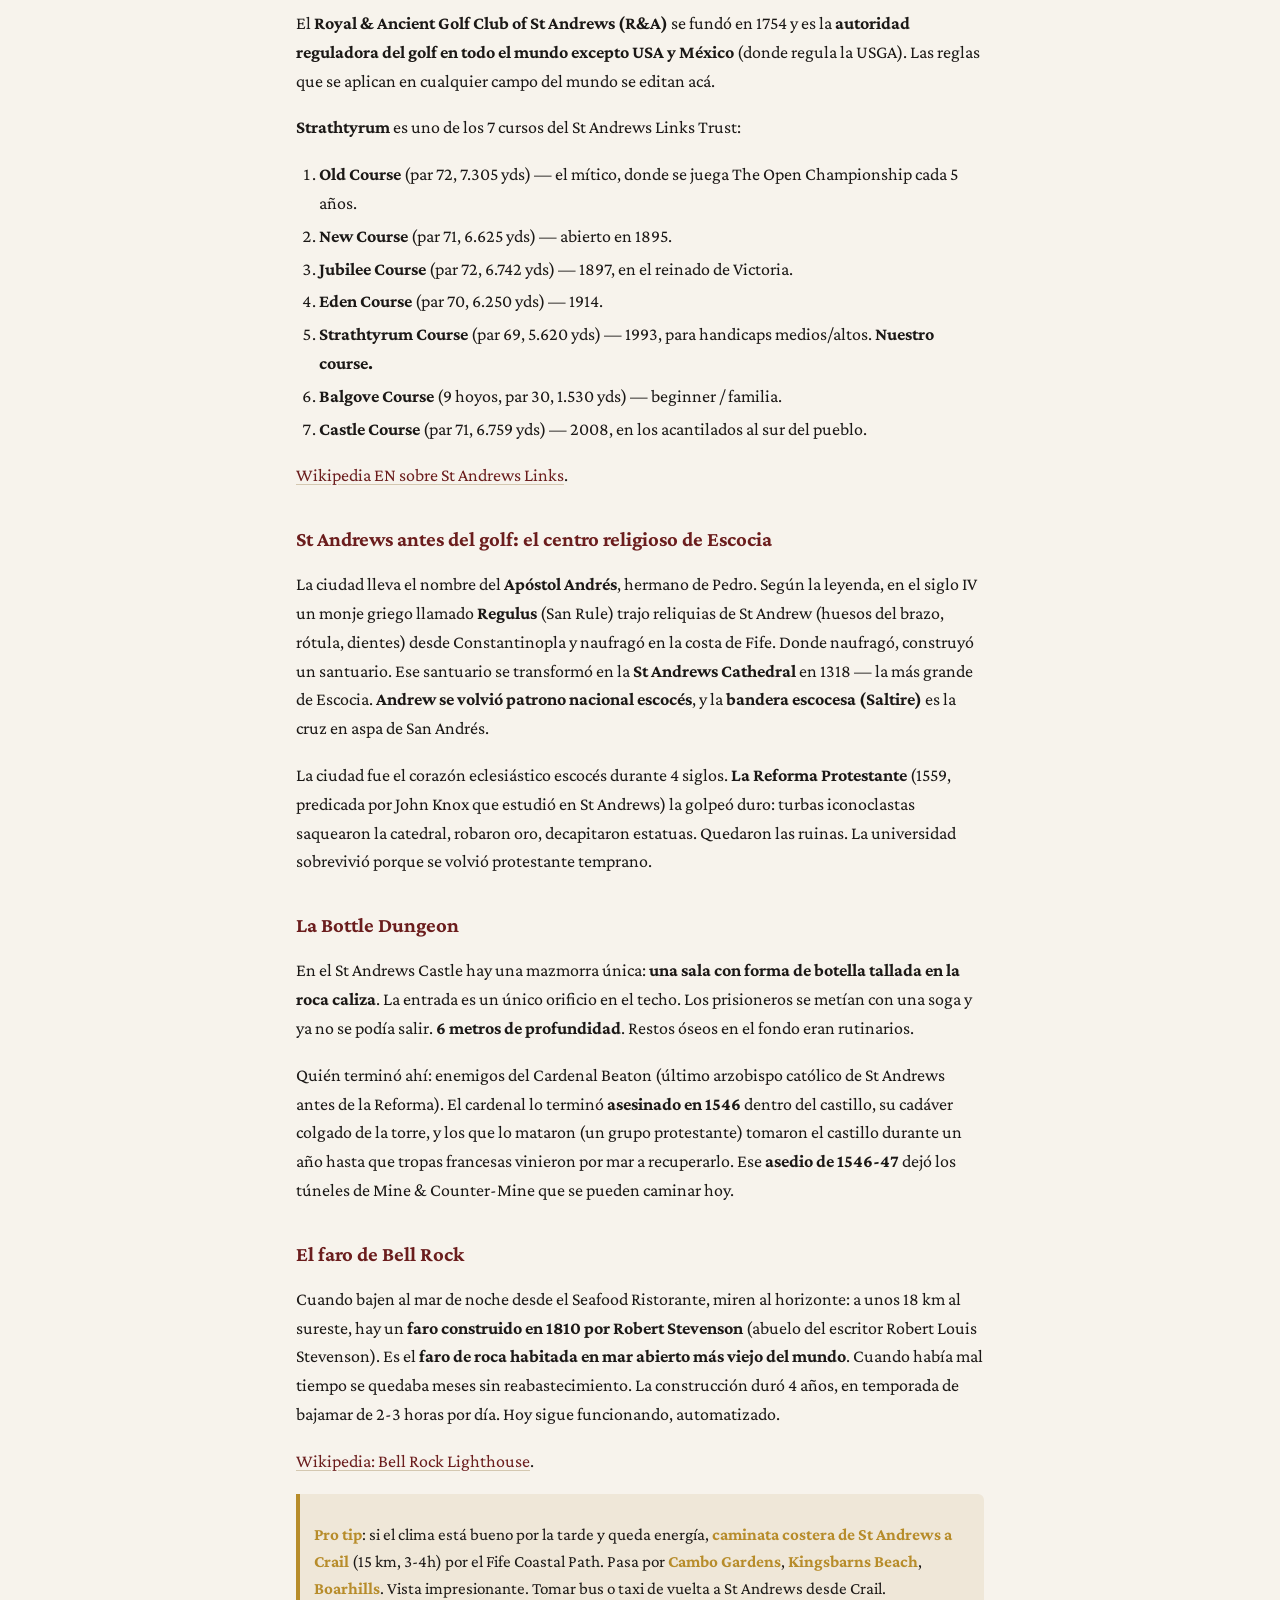
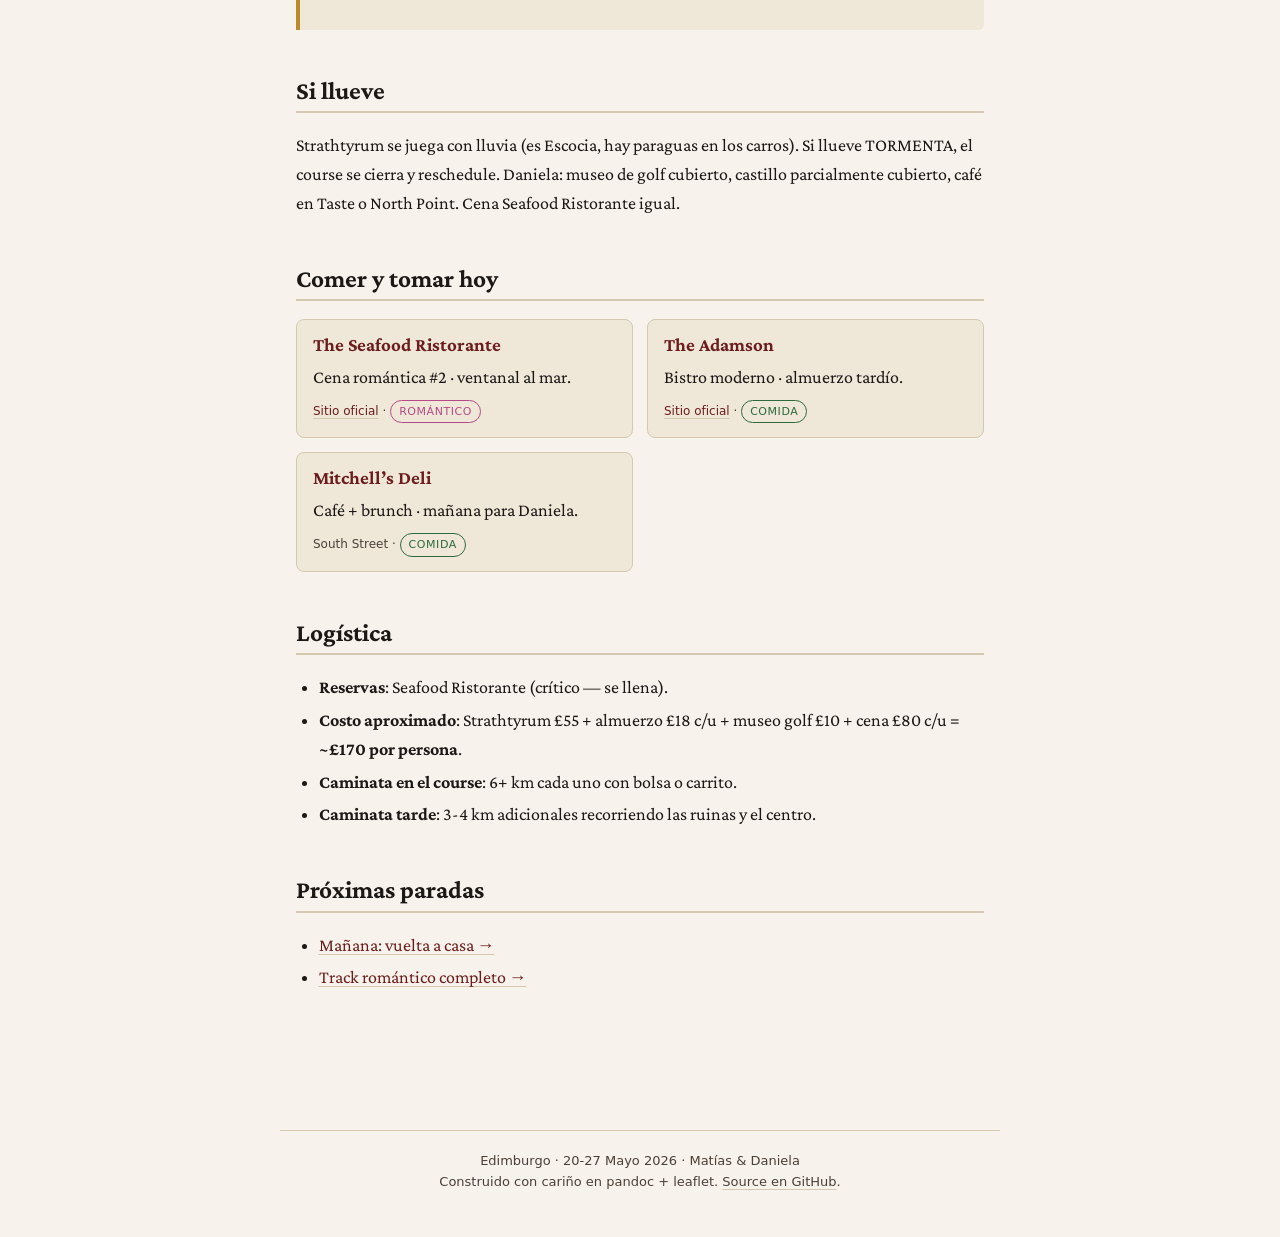
==== commit 9ae28caf: "Día 6: jugamos golf juntos en Strathtyrum - Daniela también es golfista (de hecho le gusta más que a" ====
--- a/dia-06-martes-golf.html
+++ b/dia-06-martes-golf.html
@@ -65,50 +65,44 @@
 circuito del día en Google Maps →</a></strong> · Strathtyrum → ruinas →
 cena. La opcional a Kingsbarns Distillery está al final.</p>
 <h2 id="la-premisa-del-día">La premisa del día</h2>
-<p>Matías juega 18 hoyos en <strong><a
+<p><strong>Daniela y Matías juegan juntos</strong> 18 hoyos en
+<strong><a
 href="https://www.standrews.com/play/courses/strathtyrum-course">Strathtyrum
 Course</a></strong> dentro del <strong>St Andrews Links Trust</strong> —
-el complejo de 7 campos de golf más histórico del mundo. Daniela
-aprovecha la mañana para correr <strong>West Sands</strong>, recorrer
-<strong>St Andrews Cathedral ruins</strong>, <strong>St Andrews
-Castle</strong> y los claustros de la <strong>University of St
-Andrews</strong>. Al mediodía-temprano se encuentran a comer juntos,
-tarde de catedral y museo de golf, y a la noche la <strong>cena
+el complejo de 7 campos de golf más histórico del mundo. Daniela es la
+más golfista de los dos. Tee time 10:50. Después de la vuelta: almuerzo
+tardío, recorrida juntos por <strong>St Andrews Cathedral
+ruins</strong>, <strong>St Andrews Castle</strong> y la
+<strong>University of St Andrews</strong>, y a la noche la <strong>cena
 romántica #2</strong> en el <strong>Seafood Ristorante</strong> con
 ventanal sobre el mar.</p>
 <h2 id="itinerario">Itinerario</h2>
 <div class="timeline">
 <div class="timeline-event">
 <p><span class="when">07:30</span> <strong>Despertar</strong>. Desayuno
-con calma. Matías hidrata + electrolitos suaves (golf son 4h al sol
-caminando con bolsa).</p>
-</div>
-<div class="timeline-event">
-<p><span class="when">09:15</span> <strong>Matías sale para el <a
+con calma. Hidratar + electrolitos suaves (4h en el course al sol con
+bolsa son más exigentes de lo que parece).</p>
+</div>
+<div class="timeline-event">
+<p><span class="when">09:15</span> <strong>Salida al <a
 href="https://www.standrews.com/">St Andrews Links
 Clubhouse</a></strong> <span class="tag golf">golf</span>. Caminata de
-10-15 min desde el aparthotel (verificar dirección exacta — está en la
-zona costera, al norte del centro). <strong>Llegar 30-45 min antes del
-tee time</strong> para check-in en pro shop, alquilar carro/clubs si no
-llevó propios, calentar putts.</p>
-</div>
-<div class="timeline-event">
-<p><span class="when">09:30</span> <strong>Daniela: run en West
-Sands</strong> <span class="tag correr">correr</span>. 30-45 min de
-running suave o caminata enérgica. Después café en algún café del centro
-(recomendado: <strong>Mitchell’s Deli</strong>, South Street).</p>
-</div>
-<div class="timeline-event">
-<p><span class="when">10:50</span> <strong>TEE TIME EN
-STRATHTYRUM</strong>. Course de <strong>18 hoyos, par 69, 5.620
-yardas</strong> (más corto que el Old Course pero mismo terreno).
-Linkland clásico: arena, vientos del Mar del Norte, fairways generosos
-para handicaps medios. £40-65 según temporada. Tiempo total estimado
-<strong>4 horas</strong>.</p>
+10-15 min desde el aparthotel. <strong>Llegar 30-45 min antes del tee
+time</strong> para check-in en pro shop, alquiler de palos/carros si no
+llevaron, calentar putts en el green de práctica.</p>
+</div>
+<div class="timeline-event">
+<p><span class="when">10:50</span> <strong>TEE TIME EN STRATHTYRUM — los
+dos</strong> <span class="tag golf">golf</span>. Course de <strong>18
+hoyos, par 69, 5.620 yardas</strong> (más corto que el Old Course pero
+mismo terreno). Linkland clásico: arena, vientos del Mar del Norte,
+fairways generosos para handicaps medios. £40-65 por persona según
+temporada. Tiempo total estimado <strong>4 horas</strong>.</p>
 <p>Cosas a saber:</p>
 <ul>
 <li><strong>Reglas locales</strong>: están todos los detalles del links
-(bunkers profundos, viento, hard greens). Caddies opcionales.</li>
+(bunkers profundos, viento, hard greens). Caddies opcionales
+(£60-80/round si quieren uno).</li>
 <li><strong>Refrescos</strong>: hay un buggy de bebidas en el
 course.</li>
 <li><strong>Tradición</strong>: meterse en el bunker es parte del rito.
@@ -117,6 +111,8 @@
 <li><strong>Photo op</strong>: el Swilcan Bridge (foto clásica) está en
 el Old Course al lado, se puede pasar a sacar fotos antes o
 después.</li>
+<li><strong>Daniela manda el ritmo</strong> — corre rápido pero juega
+más golf que Matías. Probablemente vaya a ir guiando la ronda.</li>
 </ul>
 <p><a href="https://en.wikipedia.org/wiki/St_Andrews_Links">Wikipedia
 sobre St Andrews Links</a> · <a
@@ -124,61 +120,39 @@
 flyover del course</a>.</p>
 </div>
 <div class="timeline-event">
-<p><span class="when">10:30</span> <strong>Daniela: caminata por el
-centro de St Andrews</strong> mientras Matías juega.</p>
+<p><span class="when">~15:00-15:30</span> <strong>Fin del
+round</strong>. Vuelven al clubhouse, ducha rápida (hay vestuarios para
+visitantes), drink en el clubhouse bar mirando al Old Course. Almuerzo
+tardío en <strong>The Adamson</strong> (127 South Street): cocina
+bistrot moderna, ambiente lindo, ~£18 plato. <a
+href="https://theadamson.com/">Sitio</a>.</p>
+</div>
+<div class="timeline-event">
+<p><span class="when">16:30</span> <strong>Tour por las ruinas
+medievales y el centro</strong> <span class="tag museo">museo</span>. Si
+quedan piernas:</p>
 <ul>
 <li><strong><a
 href="https://www.historicenvironment.scot/visit-a-place/places/st-andrews-cathedral/">St
-Andrews Cathedral ruins</a></strong> + <strong>St Rule’s Tower</strong>
-<span class="tag museo">museo</span>. £9 entrada (combo con castillo
-£15). La catedral fue la más grande de Escocia, consagrada en 1318 ante
-Robert the Bruce. Saqueada en la Reforma Protestante (1559) y
-abandonada. Quedan los restos del nave + transepto + claustros + dos
-torres. La <strong>St Rule’s Tower</strong> (anterior, s. XII, románica)
-se sube — 33 m de escalera estrecha, vista 360° del pueblo. <a
+Andrews Cathedral ruins</a></strong> + <strong>St Rule’s Tower</strong>.
+£9 (combo castillo £15). Ruinas de la catedral más grande de Escocia,
+consagrada 1318. Saqueada en la Reforma Protestante (1559). La
+<strong>St Rule’s Tower</strong> (s. XII) se sube, vista 360° del
+pueblo. <a
 href="https://es.wikipedia.org/wiki/Catedral_de_San_Andr%C3%A9s">Wikipedia</a>.</li>
 <li><strong><a
 href="https://www.historicenvironment.scot/visit-a-place/places/st-andrews-castle/">St
-Andrews Castle</a></strong> <span class="tag museo">museo</span>. £9.
-Castillo del s. XIII, residencia de los obispos de St Andrews. Bajar a
-la <strong>Bottle Dungeon</strong> (mazmorra en forma de botella tallada
-en la roca: los prisioneros entraban por arriba y no salían vivos —
-abajo está el “fondo” donde dejaban los huesos). El <strong>Mine &amp;
-Counter-Mine</strong> del asedio de 1546: la guerra de las trincheras
-subterráneas durante el sitio (los atacantes cavaron un túnel para meter
-pólvora bajo el muro; los defensores cavaron uno opuesto que se cruzó
-con el primero). Se puede caminar por adentro. Wikipedia: <a
-href="https://es.wikipedia.org/wiki/Castillo_de_San_Andr%C3%A9s">castillo</a>.</li>
-<li><strong>University of St Andrews</strong> <a
-href="https://es.wikipedia.org/wiki/Universidad_de_San_Andr%C3%A9s_(Escocia)"><sup>3ra
-más antigua del UK</sup></a>: fundada en 1413. Por acá pasaron desde
-John Knox hasta el Príncipe William y Kate Middleton (se conocieron
-acá). Caminar el <strong>St Salvator’s Quad</strong>, el <strong>Sallies
-Chapel</strong> (capilla de 1450), y la <strong>Lower &amp; Upper
-Colleges</strong>. Toques académicos: los estudiantes pasan por los
-pavimentos con iniciales <strong>PH</strong> en mosaico — se cree mala
-suerte pisarlas (se las llama “the haunted spots”, marcan el lugar donde
-Patrick Hamilton fue quemado en 1528, primer mártir protestante
-escocés).</li>
-</ul>
-</div>
-<div class="timeline-event">
-<p><span class="when">~15:00-15:30</span> <strong>Matías termina
-golf</strong>, vuelve al clubhouse, ducha rápida en el clubhouse (hay
-vestuarios para visitantes). Encuentro con Daniela en <strong>The
-Adamson</strong> (127 South Street) para almuerzo tardío. Cocina bistrot
-moderna, ambiente lindo, ~£18 plato. <a
-href="https://theadamson.com/">Sitio</a>.</p>
-</div>
-<div class="timeline-event">
-<p><span class="when">16:30</span> <strong>R&amp;A World Golf
-Museum</strong> <span class="tag museo">museo</span> (Bruce Embankment,
-junto al Clubhouse — Matías ya conoce la zona). £10. La historia del
-juego: documentos del s. XVI, palos de madera antiguos, tarjetas de
-torneos The Open Championship, trofeo Claret Jug. <strong>Para
-no-golfistas también vale</strong>: muestra cómo el juego se fue de
-juego pastoral a deporte global. <a
-href="https://www.randa.org/heritage/world-golf-museum">Sitio</a>.</p>
+Andrews Castle</a></strong>. £9. Bottle Dungeon + Mine/Counter-Mine del
+sitio de 1546.</li>
+<li><strong>University of St Andrews</strong>: St Salvator’s Quad,
+capilla de 1450. Los pavimentos PH (marcan donde quemaron a Patrick
+Hamilton en 1528) — los estudiantes los esquivan
+supersticiosamente.</li>
+<li><strong>R&amp;A World Golf Museum</strong> (alt) <span
+class="tag museo">museo</span>: si prefieren más golf, £10, junto al
+Clubhouse. <a
+href="https://www.randa.org/heritage/world-golf-museum">Sitio</a>.</li>
+</ul>
 </div>
 <div class="timeline-event">
 <p><span class="when">18:00</span> <strong>Vuelta al
@@ -333,9 +307,10 @@
 <li><strong>Costo aproximado</strong>: Strathtyrum £55 + almuerzo £18
 c/u + museo golf £10 + cena £80 c/u = <strong>~£170 por
 persona</strong>.</li>
-<li><strong>Caminata Daniela</strong>: ~6-8 km (West Sands +
-centro).</li>
-<li><strong>Caminata Matías</strong>: 6+ km en el course con bolsa.</li>
+<li><strong>Caminata en el course</strong>: 6+ km cada uno con bolsa o
+carrito.</li>
+<li><strong>Caminata tarde</strong>: 3-4 km adicionales recorriendo las
+ruinas y el centro.</li>
 </ul>
 <h2 id="próximas-paradas">Próximas paradas</h2>
 <ul>
